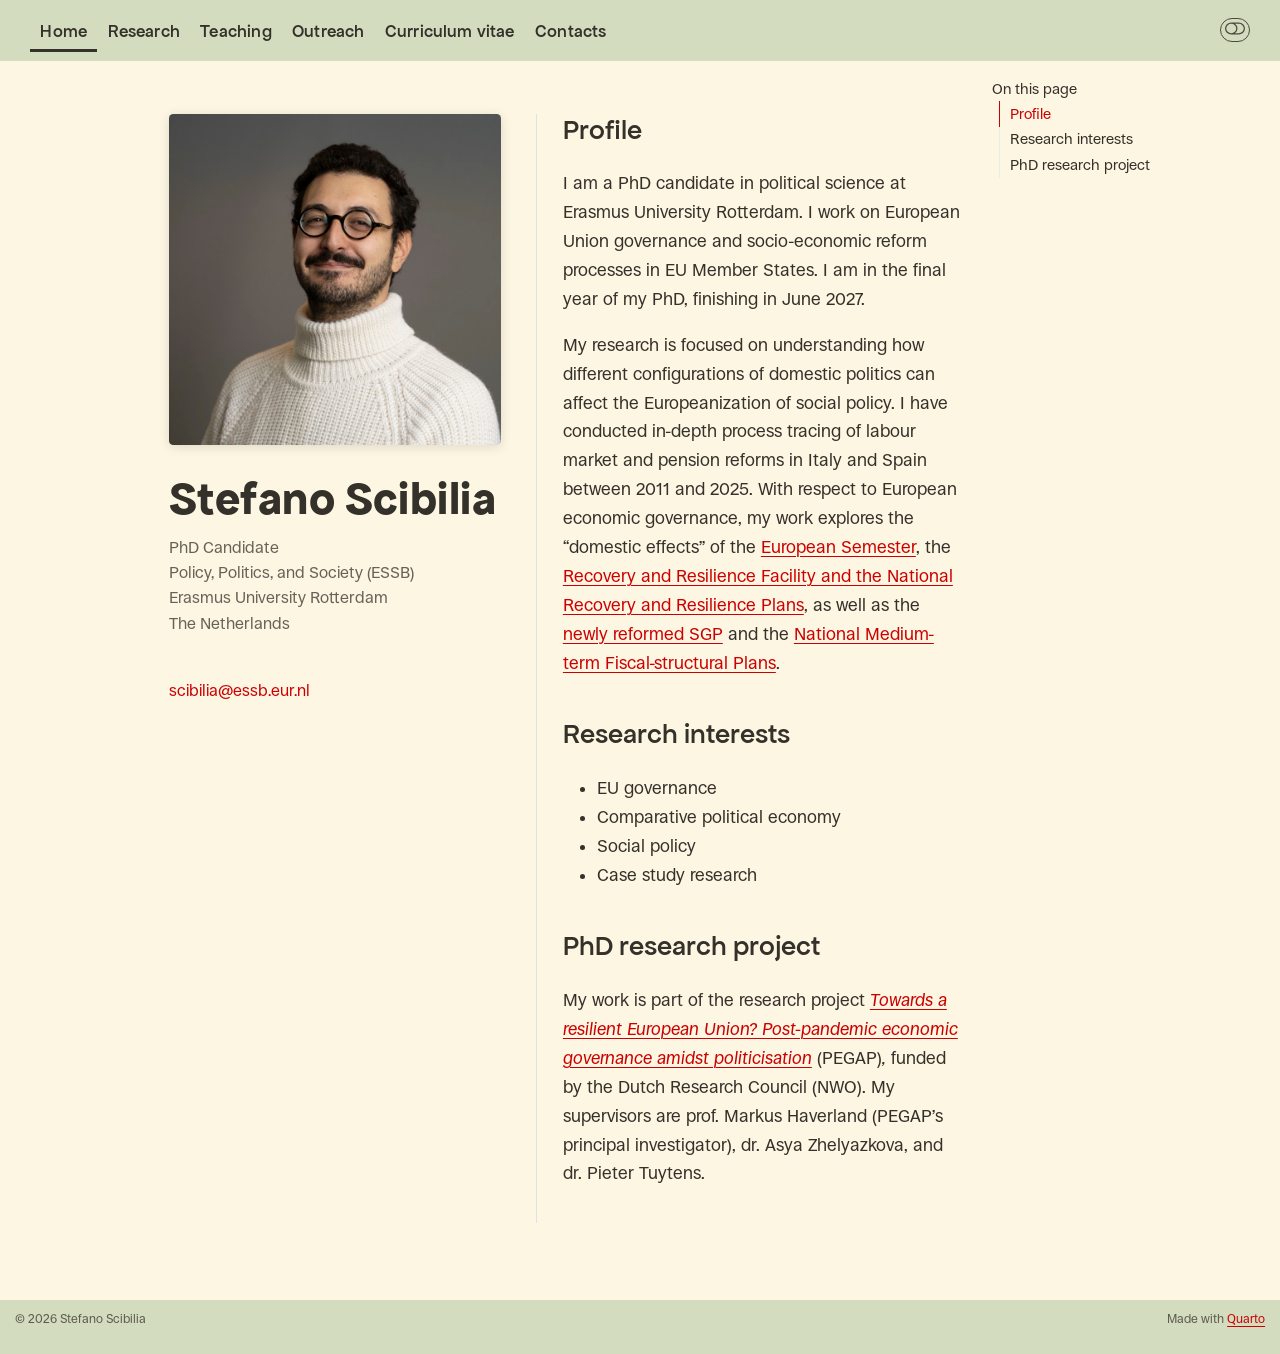
==== index.html @ bdd983f1 "Built site for gh-pages" ====
<!DOCTYPE html>
<html xmlns="http://www.w3.org/1999/xhtml" lang="en" xml:lang="en"><head>

<meta charset="utf-8">
<meta name="generator" content="quarto-1.9.38">

<meta name="viewport" content="width=device-width, initial-scale=1.0, user-scalable=yes">


<title>Stefano Scibilia</title>
<style>
/* Default styles provided by pandoc.
** See https://pandoc.org/MANUAL.html#variables-for-html for config info.
*/
code{white-space: pre-wrap;}
span.smallcaps{font-variant: small-caps;}
div.columns{display: flex; gap: min(4vw, 1.5em);}
div.column{flex: auto; overflow-x: auto;}
div.hanging-indent{margin-left: 1.5em; text-indent: -1.5em;}
ul.task-list{list-style: none;}
ul.task-list li input[type="checkbox"] {
  width: 0.8em;
  margin: 0 0.8em 0.2em -1em; /* quarto-specific, see https://github.com/quarto-dev/quarto-cli/issues/4556 */ 
  vertical-align: middle;
}
</style>


<script src="site_libs/quarto-nav/quarto-nav.js"></script>
<script src="site_libs/quarto-nav/headroom.min.js"></script>
<link href="./images/favicon.png" rel="icon" type="image/png">
<script src="site_libs/clipboard/clipboard.min.js"></script>
<script src="site_libs/quarto-html/quarto.js" type="module"></script>
<script src="site_libs/quarto-html/tabsets/tabsets.js" type="module"></script>
<script src="site_libs/quarto-html/popper.min.js"></script>
<script src="site_libs/quarto-html/tippy.umd.min.js"></script>
<link href="site_libs/quarto-html/tippy.css" rel="stylesheet">
<link href="site_libs/quarto-html/quarto-syntax-highlighting-15634bcf2e68342d4ad2dfa704d543f6.css" rel="stylesheet" class="quarto-color-scheme" id="quarto-text-highlighting-styles">
<link href="site_libs/quarto-html/quarto-syntax-highlighting-dark-0a6b7249c26820e032cb0bd839ff02b1.css" rel="stylesheet" class="quarto-color-scheme quarto-color-alternate" id="quarto-text-highlighting-styles">
<link href="site_libs/quarto-html/quarto-syntax-highlighting-15634bcf2e68342d4ad2dfa704d543f6.css" rel="stylesheet" class="quarto-color-scheme-extra" id="quarto-text-highlighting-styles">
<script src="site_libs/bootstrap/bootstrap.min.js"></script>
<link href="site_libs/bootstrap/bootstrap-icons.css" rel="stylesheet">
<link href="site_libs/bootstrap/bootstrap-23489248cc23aa8530eaf4a84b7a7dab.min.css" rel="stylesheet" append-hash="true" class="quarto-color-scheme" id="quarto-bootstrap" data-mode="light">
<link href="site_libs/bootstrap/bootstrap-dark-2bf92243acf34c9036d9ae8392ec921e.min.css" rel="stylesheet" append-hash="true" class="quarto-color-scheme quarto-color-alternate" id="quarto-bootstrap" data-mode="dark">
<link href="site_libs/bootstrap/bootstrap-23489248cc23aa8530eaf4a84b7a7dab.min.css" rel="stylesheet" append-hash="true" class="quarto-color-scheme-extra" id="quarto-bootstrap" data-mode="light">
<script id="quarto-search-options" type="application/json">{
  "language": {
    "search-no-results-text": "No results",
    "search-matching-documents-text": "matching documents",
    "search-copy-link-title": "Copy link to search",
    "search-hide-matches-text": "Hide additional matches",
    "search-more-match-text": "more match in this document",
    "search-more-matches-text": "more matches in this document",
    "search-clear-button-title": "Clear",
    "search-text-placeholder": "",
    "search-detached-cancel-button-title": "Cancel",
    "search-submit-button-title": "Submit",
    "search-label": "Search"
  }
}</script>
<style>html{ scroll-behavior: smooth; }</style>
<meta name="description" content="PhD candidate in political science at Erasmus University Rotterdam, working on European Union governance and socio-economic reform in EU Member States.">
<script type="application/ld+json">
{
  "@context": "https://schema.org",
  "@type": "Person",
  "name": "Stefano Scibilia",
  "givenName": "Stefano",
  "familyName": "Scibilia",
  "jobTitle": "PhD Candidate",
  "url": "https://stefanoscibilia.com",
  "image": "https://stefanoscibilia.com/images/profile.jpg",
  "email": "mailto:scibilia@essb.eur.nl",
  "identifier": "https://orcid.org/0009-0006-4463-6459",
  "affiliation": {
    "@type": "CollegeOrUniversity",
    "name": "Erasmus University Rotterdam",
    "url": "https://www.eur.nl"
  },
  "knowsAbout": [
    "European Union governance",
    "Comparative political economy",
    "Social policy",
    "Case study research"
  ],
  "sameAs": [
    "https://orcid.org/0009-0006-4463-6459",
    "https://www.eur.nl/en/people/stefano-scibilia",
    "https://www.linkedin.com/in/stefano-scibilia-b464a8151/",
    "https://bsky.app/profile/stef-scibilia.bsky.social",
    "https://x.com/baccala_o"
  ]
}
</script>


<meta property="og:title" content="Stefano Scibilia">
<meta property="og:description" content="PhD candidate in political science at Erasmus University Rotterdam, working on European Union governance and socio-economic reform in EU Member States.">
<meta property="og:image" content="https://stefanoscibilia.com/images/profile.jpg">
<meta property="og:site_name" content="Stefano Scibilia">
<meta name="twitter:title" content="Stefano Scibilia">
<meta name="twitter:description" content="PhD candidate in political science at Erasmus University Rotterdam, working on European Union governance and socio-economic reform in EU Member States.">
<meta name="twitter:image" content="https://stefanoscibilia.com/images/profile.jpg">
<meta name="twitter:card" content="summary_large_image">
</head>

<body class="nav-fixed quarto-light"><script id="quarto-html-before-body" type="application/javascript">
    const toggleBodyColorMode = (bsSheetEl) => {
      const mode = bsSheetEl.getAttribute("data-mode");
      const bodyEl = window.document.querySelector("body");
      if (mode === "dark") {
        bodyEl.classList.add("quarto-dark");
        bodyEl.classList.remove("quarto-light");
      } else {
        bodyEl.classList.add("quarto-light");
        bodyEl.classList.remove("quarto-dark");
      }
    }
    const toggleBodyColorPrimary = () => {
      const bsSheetEl = window.document.querySelector("link#quarto-bootstrap:not([rel=disabled-stylesheet])");
      if (bsSheetEl) {
        toggleBodyColorMode(bsSheetEl);
      }
    }
    const setColorSchemeToggle = (alternate) => {
      const toggles = window.document.querySelectorAll('.quarto-color-scheme-toggle');
      for (let i=0; i < toggles.length; i++) {
        const toggle = toggles[i];
        if (toggle) {
          if (alternate) {
            toggle.classList.add("alternate");
          } else {
            toggle.classList.remove("alternate");
          }
        }
      }
    };
    const toggleColorMode = (alternate) => {
      // Switch the stylesheets
      const primaryStylesheets = window.document.querySelectorAll('link.quarto-color-scheme:not(.quarto-color-alternate)');
      const alternateStylesheets = window.document.querySelectorAll('link.quarto-color-scheme.quarto-color-alternate');
      manageTransitions('#quarto-margin-sidebar .nav-link', false);
      if (alternate) {
        // note: dark is layered on light, we don't disable primary!
        enableStylesheet(alternateStylesheets);
        for (const sheetNode of alternateStylesheets) {
          if (sheetNode.id === "quarto-bootstrap") {
            toggleBodyColorMode(sheetNode);
          }
        }
      } else {
        disableStylesheet(alternateStylesheets);
        enableStylesheet(primaryStylesheets)
        toggleBodyColorPrimary();
      }
      manageTransitions('#quarto-margin-sidebar .nav-link', true);
      // Switch the toggles
      setColorSchemeToggle(alternate)
      // Hack to workaround the fact that safari doesn't
      // properly recolor the scrollbar when toggling (#1455)
      if (navigator.userAgent.indexOf('Safari') > 0 && navigator.userAgent.indexOf('Chrome') == -1) {
        manageTransitions("body", false);
        window.scrollTo(0, 1);
        setTimeout(() => {
          window.scrollTo(0, 0);
          manageTransitions("body", true);
        }, 40);
      }
    }
    const disableStylesheet = (stylesheets) => {
      for (let i=0; i < stylesheets.length; i++) {
        const stylesheet = stylesheets[i];
        stylesheet.rel = 'disabled-stylesheet';
      }
    }
    const enableStylesheet = (stylesheets) => {
      for (let i=0; i < stylesheets.length; i++) {
        const stylesheet = stylesheets[i];
        if(stylesheet.rel !== 'stylesheet') { // for Chrome, which will still FOUC without this check
          stylesheet.rel = 'stylesheet';
        }
      }
    }
    const manageTransitions = (selector, allowTransitions) => {
      const els = window.document.querySelectorAll(selector);
      for (let i=0; i < els.length; i++) {
        const el = els[i];
        if (allowTransitions) {
          el.classList.remove('notransition');
        } else {
          el.classList.add('notransition');
        }
      }
    }
    const isFileUrl = () => {
      return window.location.protocol === 'file:';
    }
    const hasAlternateSentinel = () => {
      let styleSentinel = getColorSchemeSentinel();
      if (styleSentinel !== null) {
        return styleSentinel === "alternate";
      } else {
        return false;
      }
    }
    const setStyleSentinel = (alternate) => {
      const value = alternate ? "alternate" : "default";
      if (!isFileUrl()) {
        window.localStorage.setItem("quarto-color-scheme", value);
      } else {
        localAlternateSentinel = value;
      }
    }
    const getColorSchemeSentinel = () => {
      if (!isFileUrl()) {
        const storageValue = window.localStorage.getItem("quarto-color-scheme");
        return storageValue != null ? storageValue : localAlternateSentinel;
      } else {
        return localAlternateSentinel;
      }
    }
    const toggleGiscusIfUsed = (isAlternate, darkModeDefault) => {
      const baseTheme = document.querySelector('#giscus-base-theme')?.value ?? 'light';
      const alternateTheme = document.querySelector('#giscus-alt-theme')?.value ?? 'dark';
      let newTheme = '';
      if(authorPrefersDark) {
        newTheme = isAlternate ? baseTheme : alternateTheme;
      } else {
        newTheme = isAlternate ? alternateTheme : baseTheme;
      }
      const changeGiscusTheme = () => {
        // From: https://github.com/giscus/giscus/issues/336
        const sendMessage = (message) => {
          const iframe = document.querySelector('iframe.giscus-frame');
          if (!iframe) return;
          iframe.contentWindow.postMessage({ giscus: message }, 'https://giscus.app');
        }
        sendMessage({
          setConfig: {
            theme: newTheme
          }
        });
      }
      const isGiscussLoaded = window.document.querySelector('iframe.giscus-frame') !== null;
      if (isGiscussLoaded) {
        changeGiscusTheme();
      }
    };
    const authorPrefersDark = false;
    const darkModeDefault = authorPrefersDark;
      document.querySelector('link#quarto-text-highlighting-styles.quarto-color-scheme-extra').rel = 'disabled-stylesheet';
      document.querySelector('link#quarto-bootstrap.quarto-color-scheme-extra').rel = 'disabled-stylesheet';
    let localAlternateSentinel = darkModeDefault ? 'alternate' : 'default';
    // Dark / light mode switch
    window.quartoToggleColorScheme = () => {
      // Read the current dark / light value
      let toAlternate = !hasAlternateSentinel();
      toggleColorMode(toAlternate);
      setStyleSentinel(toAlternate);
      toggleGiscusIfUsed(toAlternate, darkModeDefault);
      window.dispatchEvent(new Event('resize'));
    };
    // Switch to dark mode if need be
    if (hasAlternateSentinel()) {
      toggleColorMode(true);
    } else {
      toggleColorMode(false);
    }
  </script>

<div id="quarto-search-results"></div>
  <header id="quarto-header" class="headroom fixed-top">
    <nav class="navbar navbar-expand-lg " data-bs-theme="dark">
      <div class="navbar-container container-fluid">
          <button class="navbar-toggler" type="button" data-bs-toggle="collapse" data-bs-target="#navbarCollapse" aria-controls="navbarCollapse" role="menu" aria-expanded="false" aria-label="Toggle navigation" onclick="if (window.quartoToggleHeadroom) { window.quartoToggleHeadroom(); }">
  <span class="navbar-toggler-icon"></span>
</button>
          <div class="collapse navbar-collapse" id="navbarCollapse">
            <ul class="navbar-nav navbar-nav-scroll me-auto">
  <li class="nav-item">
    <a class="nav-link active" href="./index.html" aria-current="page"> 
<span class="menu-text">Home</span></a>
  </li>  
  <li class="nav-item">
    <a class="nav-link" href="./research.html"> 
<span class="menu-text">Research</span></a>
  </li>  
  <li class="nav-item">
    <a class="nav-link" href="./teaching.html"> 
<span class="menu-text">Teaching</span></a>
  </li>  
  <li class="nav-item">
    <a class="nav-link" href="./outreach.html"> 
<span class="menu-text">Outreach</span></a>
  </li>  
  <li class="nav-item">
    <a class="nav-link" href="./cv.html"> 
<span class="menu-text">Curriculum vitae</span></a>
  </li>  
  <li class="nav-item">
    <a class="nav-link" href="./contacts.html"> 
<span class="menu-text">Contacts</span></a>
  </li>  
</ul>
          </div> <!-- /navcollapse -->
            <div class="quarto-navbar-tools">
  <a href="" class="quarto-color-scheme-toggle quarto-navigation-tool  px-1" onclick="window.quartoToggleColorScheme(); return false;" title="Toggle dark mode"><i class="bi"></i></a>
</div>
      </div> <!-- /container-fluid -->
    </nav>
</header>
<!-- content -->
<div id="quarto-content" class="quarto-container page-columns page-rows-contents page-layout-article page-navbar">
<!-- sidebar -->
<!-- margin-sidebar -->
    <div id="quarto-margin-sidebar" class="sidebar margin-sidebar">
        <nav id="TOC" role="doc-toc" class="toc-active">
    <h2 id="toc-title">On this page</h2>
  <ul class="collapse">
  <li><a href="#profile" id="toc-profile" class="nav-link active" data-scroll-target="#profile">Profile</a></li>
  <li><a href="#research-interests" id="toc-research-interests" class="nav-link" data-scroll-target="#research-interests">Research interests</a></li>
  <li><a href="#phd-research-project" id="toc-phd-research-project" class="nav-link" data-scroll-target="#phd-research-project">PhD research project</a></li>
  </ul>
</nav>
    </div>
<!-- main -->
<div class="quarto-about-trestles">
  <div class="about-entity">
    <img src="images/profile.jpg" class="about-image
  rounded " style="width: 95%;">
<header id="title-block-header" class="quarto-title-block default">
<div class="quarto-title">
<h1 class="title">Stefano Scibilia</h1>
<p class="subtitle lead">PhD Candidate<br>Policy, Politics, and Society (ESSB)<br>Erasmus University Rotterdam<br>The Netherlands</p>
</div>
<div class="quarto-title-meta">
  </div>
</header>
    <div class="about-links">
  <a href="mailto:scibilia@essb.eur.nl" class="about-link" rel="" target="">
     <span class="about-link-text">scibilia@essb.eur.nl</span>
  </a>
</div>
  </div>
  <div class="about-contents"><main class="content" id="quarto-document-content">


<section id="profile" class="level2">
<h2 data-anchor-id="profile">Profile</h2>
<p>I am a PhD candidate in political science at Erasmus University Rotterdam. I work on European Union governance and socio-economic reform processes in EU Member States. I am in the final year of my PhD, finishing in June 2027.</p>
<p>My research is focused on understanding how different configurations of domestic politics can affect the Europeanization of social policy. I have conducted in-depth process tracing of labour market and pension reforms in Italy and Spain between 2011 and 2025. With respect to European economic governance, my work explores the “domestic effects” of the <a href="https://reforms-investments.ec.europa.eu/european-semester_en">European Semester</a>, the <a href="https://reforms-investments.ec.europa.eu/technical-support-instrument-0/recovery-and-resilience-plans_en">Recovery and Resilience Facility and the National Recovery and Resilience Plans</a>, as well as the <a href="https://economy-finance.ec.europa.eu/economic-governance-framework/what-economic-governance-framework/evolution-eu-economic-governance/new-economic-governance-framework_en">newly reformed SGP</a> and the <a href="https://economy-finance.ec.europa.eu/economic-governance-framework/stability-and-growth-pact/preventive-arm/national-medium-term-fiscal-structural-plans_en">National Medium-term Fiscal-structural Plans</a>.</p>
</section>
<section id="research-interests" class="level2">
<h2 data-anchor-id="research-interests">Research interests</h2>
<ul>
<li>EU governance</li>
<li>Comparative political economy</li>
<li>Social policy</li>
<li>Case study research</li>
</ul>
</section>
<section id="phd-research-project" class="level2">
<h2 data-anchor-id="phd-research-project">PhD research project</h2>
<p>My work is part of the research project <a href="https://app.dimensions.ai/details/grant/grant.13760545"><em>Towards a resilient European Union? Post-pandemic economic governance amidst politicisation</em></a> (PEGAP)<em>,</em> funded by the Dutch Research Council (NWO). My supervisors are prof. Markus Haverland (PEGAP’s principal investigator), dr. Asya Zhelyazkova, and dr. Pieter Tuytens.</p>


</section>
<a onclick="window.scrollTo(0, 0); return false;" role="button" id="quarto-back-to-top"><i class="bi bi-arrow-up"></i> Back to top</a></main></div>
</div>
 <!-- /main -->
<script id="quarto-html-after-body" type="application/javascript">
  window.document.addEventListener("DOMContentLoaded", function (event) {
    // Ensure there is a toggle, if there isn't float one in the top right
    if (window.document.querySelector('.quarto-color-scheme-toggle') === null) {
      const a = window.document.createElement('a');
      a.classList.add('top-right');
      a.classList.add('quarto-color-scheme-toggle');
      a.href = "";
      a.onclick = function() { try { window.quartoToggleColorScheme(); } catch {} return false; };
      const i = window.document.createElement("i");
      i.classList.add('bi');
      a.appendChild(i);
      window.document.body.appendChild(a);
    }
    setColorSchemeToggle(hasAlternateSentinel())
    const isCodeAnnotation = (el) => {
      for (const clz of el.classList) {
        if (clz.startsWith('code-annotation-')) {                     
          return true;
        }
      }
      return false;
    }
    const onCopySuccess = function(e) {
      // button target
      const button = e.trigger;
      // don't keep focus
      button.blur();
      // flash "checked"
      button.classList.add('code-copy-button-checked');
      var currentTitle = button.getAttribute("title");
      button.setAttribute("title", "Copied!");
      let tooltip;
      if (window.bootstrap) {
        button.setAttribute("data-bs-toggle", "tooltip");
        button.setAttribute("data-bs-placement", "left");
        button.setAttribute("data-bs-title", "Copied!");
        tooltip = new bootstrap.Tooltip(button, 
          { trigger: "manual", 
            customClass: "code-copy-button-tooltip",
            offset: [0, -8]});
        tooltip.show();    
      }
      setTimeout(function() {
        if (tooltip) {
          tooltip.hide();
          button.removeAttribute("data-bs-title");
          button.removeAttribute("data-bs-toggle");
          button.removeAttribute("data-bs-placement");
        }
        button.setAttribute("title", currentTitle);
        button.classList.remove('code-copy-button-checked');
      }, 1000);
      // clear code selection
      e.clearSelection();
    }
    const getTextToCopy = function(trigger) {
      const outerScaffold = trigger.parentElement.cloneNode(true);
      const codeEl = outerScaffold.querySelector('code');
      for (const childEl of codeEl.children) {
        if (isCodeAnnotation(childEl)) {
          childEl.remove();
        }
      }
      return codeEl.innerText;
    }
    const clipboard = new window.ClipboardJS('.code-copy-button:not([data-in-quarto-modal])', {
      text: getTextToCopy
    });
    clipboard.on('success', onCopySuccess);
    if (window.document.getElementById('quarto-embedded-source-code-modal')) {
      const clipboardModal = new window.ClipboardJS('.code-copy-button[data-in-quarto-modal]', {
        text: getTextToCopy,
        container: window.document.getElementById('quarto-embedded-source-code-modal')
      });
      clipboardModal.on('success', onCopySuccess);
    }
      var localhostRegex = new RegExp(/^(?:http|https):\/\/localhost\:?[0-9]*\//);
      var mailtoRegex = new RegExp(/^mailto:/);
        var filterRegex = new RegExp("https:\/\/stefanoscibilia\.com");
      var isInternal = (href) => {
          return filterRegex.test(href) || localhostRegex.test(href) || mailtoRegex.test(href);
      }
      // Inspect non-navigation links and adorn them if external
     var links = window.document.querySelectorAll('a[href]:not(.nav-link):not(.navbar-brand):not(.toc-action):not(.sidebar-link):not(.sidebar-item-toggle):not(.pagination-link):not(.no-external):not([aria-hidden]):not(.dropdown-item):not(.quarto-navigation-tool):not(.about-link)');
      for (var i=0; i<links.length; i++) {
        const link = links[i];
        if (!isInternal(link.href)) {
          // undo the damage that might have been done by quarto-nav.js in the case of
          // links that we want to consider external
          if (link.dataset.originalHref !== undefined) {
            link.href = link.dataset.originalHref;
          }
        }
      }
    function tippyHover(el, contentFn, onTriggerFn, onUntriggerFn) {
      const config = {
        allowHTML: true,
        maxWidth: 500,
        delay: 100,
        arrow: false,
        appendTo: function(el) {
            return el.parentElement;
        },
        interactive: true,
        interactiveBorder: 10,
        theme: 'quarto',
        placement: 'bottom-start',
      };
      if (contentFn) {
        config.content = contentFn;
      }
      if (onTriggerFn) {
        config.onTrigger = onTriggerFn;
      }
      if (onUntriggerFn) {
        config.onUntrigger = onUntriggerFn;
      }
      window.tippy(el, config); 
    }
    const noterefs = window.document.querySelectorAll('a[role="doc-noteref"]');
    for (var i=0; i<noterefs.length; i++) {
      const ref = noterefs[i];
      tippyHover(ref, function() {
        // use id or data attribute instead here
        let href = ref.getAttribute('data-footnote-href') || ref.getAttribute('href');
        try { href = new URL(href).hash; } catch {}
        const id = href.replace(/^#\/?/, "");
        const note = window.document.getElementById(id);
        if (note) {
          return note.innerHTML;
        } else {
          return "";
        }
      });
    }
    const xrefs = window.document.querySelectorAll('a.quarto-xref');
    const processXRef = (id, note) => {
      // Strip column container classes
      const stripColumnClz = (el) => {
        el.classList.remove("page-full", "page-columns");
        if (el.children) {
          for (const child of el.children) {
            stripColumnClz(child);
          }
        }
      }
      stripColumnClz(note)
      if (id === null || id.startsWith('sec-')) {
        // Special case sections, only their first couple elements
        const container = document.createElement("div");
        if (note.children && note.children.length > 2) {
          container.appendChild(note.children[0].cloneNode(true));
          for (let i = 1; i < note.children.length; i++) {
            const child = note.children[i];
            if (child.tagName === "P" && child.innerText === "") {
              continue;
            } else {
              container.appendChild(child.cloneNode(true));
              break;
            }
          }
          if (window.Quarto?.typesetMath) {
            window.Quarto.typesetMath(container);
          }
          return container.innerHTML
        } else {
          if (window.Quarto?.typesetMath) {
            window.Quarto.typesetMath(note);
          }
          return note.innerHTML;
        }
      } else {
        // Remove any anchor links if they are present
        const anchorLink = note.querySelector('a.anchorjs-link');
        if (anchorLink) {
          anchorLink.remove();
        }
        if (window.Quarto?.typesetMath) {
          window.Quarto.typesetMath(note);
        }
        if (note.classList.contains("callout")) {
          return note.outerHTML;
        } else {
          return note.innerHTML;
        }
      }
    }
    for (var i=0; i<xrefs.length; i++) {
      const xref = xrefs[i];
      tippyHover(xref, undefined, function(instance) {
        instance.disable();
        let url = xref.getAttribute('href');
        let hash = undefined; 
        if (url.startsWith('#')) {
          hash = url;
        } else {
          try { hash = new URL(url).hash; } catch {}
        }
        if (hash) {
          const id = hash.replace(/^#\/?/, "");
          const note = window.document.getElementById(id);
          if (note !== null) {
            try {
              const html = processXRef(id, note.cloneNode(true));
              instance.setContent(html);
            } finally {
              instance.enable();
              instance.show();
            }
          } else {
            // See if we can fetch this
            fetch(url.split('#')[0])
            .then(res => res.text())
            .then(html => {
              const parser = new DOMParser();
              const htmlDoc = parser.parseFromString(html, "text/html");
              const note = htmlDoc.getElementById(id);
              if (note !== null) {
                const html = processXRef(id, note);
                instance.setContent(html);
              } 
            }).finally(() => {
              instance.enable();
              instance.show();
            });
          }
        } else {
          // See if we can fetch a full url (with no hash to target)
          // This is a special case and we should probably do some content thinning / targeting
          fetch(url)
          .then(res => res.text())
          .then(html => {
            const parser = new DOMParser();
            const htmlDoc = parser.parseFromString(html, "text/html");
            const note = htmlDoc.querySelector('main.content');
            if (note !== null) {
              // This should only happen for chapter cross references
              // (since there is no id in the URL)
              // remove the first header
              if (note.children.length > 0 && note.children[0].tagName === "HEADER") {
                note.children[0].remove();
              }
              const html = processXRef(null, note);
              instance.setContent(html);
            } 
          }).finally(() => {
            instance.enable();
            instance.show();
          });
        }
      }, function(instance) {
      });
    }
        let selectedAnnoteEl;
        const selectorForAnnotation = ( cell, annotation) => {
          let cellAttr = 'data-code-cell="' + cell + '"';
          let lineAttr = 'data-code-annotation="' +  annotation + '"';
          const selector = 'span[' + cellAttr + '][' + lineAttr + ']';
          return selector;
        }
        const selectCodeLines = (annoteEl) => {
          const doc = window.document;
          const targetCell = annoteEl.getAttribute("data-target-cell");
          const targetAnnotation = annoteEl.getAttribute("data-target-annotation");
          const annoteSpan = window.document.querySelector(selectorForAnnotation(targetCell, targetAnnotation));
          const lines = annoteSpan.getAttribute("data-code-lines").split(",");
          const lineIds = lines.map((line) => {
            return targetCell + "-" + line;
          })
          let top = null;
          let height = null;
          let parent = null;
          if (lineIds.length > 0) {
              //compute the position of the single el (top and bottom and make a div)
              const el = window.document.getElementById(lineIds[0]);
              top = el.offsetTop;
              height = el.offsetHeight;
              parent = el.parentElement.parentElement;
            if (lineIds.length > 1) {
              const lastEl = window.document.getElementById(lineIds[lineIds.length - 1]);
              const bottom = lastEl.offsetTop + lastEl.offsetHeight;
              height = bottom - top;
            }
            if (top !== null && height !== null && parent !== null) {
              // cook up a div (if necessary) and position it 
              let div = window.document.getElementById("code-annotation-line-highlight");
              if (div === null) {
                div = window.document.createElement("div");
                div.setAttribute("id", "code-annotation-line-highlight");
                div.style.position = 'absolute';
                parent.appendChild(div);
              }
              div.style.top = top - 2 + "px";
              div.style.height = height + 4 + "px";
              div.style.left = 0;
              let gutterDiv = window.document.getElementById("code-annotation-line-highlight-gutter");
              if (gutterDiv === null) {
                gutterDiv = window.document.createElement("div");
                gutterDiv.setAttribute("id", "code-annotation-line-highlight-gutter");
                gutterDiv.style.position = 'absolute';
                const codeCell = window.document.getElementById(targetCell);
                const gutter = codeCell.querySelector('.code-annotation-gutter');
                gutter.appendChild(gutterDiv);
              }
              gutterDiv.style.top = top - 2 + "px";
              gutterDiv.style.height = height + 4 + "px";
            }
            selectedAnnoteEl = annoteEl;
          }
        };
        const unselectCodeLines = () => {
          const elementsIds = ["code-annotation-line-highlight", "code-annotation-line-highlight-gutter"];
          elementsIds.forEach((elId) => {
            const div = window.document.getElementById(elId);
            if (div) {
              div.remove();
            }
          });
          selectedAnnoteEl = undefined;
        };
          // Handle positioning of the toggle
      window.addEventListener(
        "resize",
        throttle(() => {
          elRect = undefined;
          if (selectedAnnoteEl) {
            selectCodeLines(selectedAnnoteEl);
          }
        }, 10)
      );
      function throttle(fn, ms) {
      let throttle = false;
      let timer;
        return (...args) => {
          if(!throttle) { // first call gets through
              fn.apply(this, args);
              throttle = true;
          } else { // all the others get throttled
              if(timer) clearTimeout(timer); // cancel #2
              timer = setTimeout(() => {
                fn.apply(this, args);
                timer = throttle = false;
              }, ms);
          }
        };
      }
        // Attach click handler to the DT
        const annoteDls = window.document.querySelectorAll('dt[data-target-cell]');
        for (const annoteDlNode of annoteDls) {
          annoteDlNode.addEventListener('click', (event) => {
            const clickedEl = event.target;
            if (clickedEl !== selectedAnnoteEl) {
              unselectCodeLines();
              const activeEl = window.document.querySelector('dt[data-target-cell].code-annotation-active');
              if (activeEl) {
                activeEl.classList.remove('code-annotation-active');
              }
              selectCodeLines(clickedEl);
              clickedEl.classList.add('code-annotation-active');
            } else {
              // Unselect the line
              unselectCodeLines();
              clickedEl.classList.remove('code-annotation-active');
            }
          });
        }
    const findCites = (el) => {
      const parentEl = el.parentElement;
      if (parentEl) {
        const cites = parentEl.dataset.cites;
        if (cites) {
          return {
            el,
            cites: cites.split(' ')
          };
        } else {
          return findCites(el.parentElement)
        }
      } else {
        return undefined;
      }
    };
    var bibliorefs = window.document.querySelectorAll('a[role="doc-biblioref"]');
    for (var i=0; i<bibliorefs.length; i++) {
      const ref = bibliorefs[i];
      const citeInfo = findCites(ref);
      if (citeInfo) {
        tippyHover(citeInfo.el, function() {
          var popup = window.document.createElement('div');
          citeInfo.cites.forEach(function(cite) {
            var citeDiv = window.document.createElement('div');
            citeDiv.classList.add('hanging-indent');
            citeDiv.classList.add('csl-entry');
            var biblioDiv = window.document.getElementById('ref-' + cite);
            if (biblioDiv) {
              citeDiv.innerHTML = biblioDiv.innerHTML;
            }
            popup.appendChild(citeDiv);
          });
          return popup.innerHTML;
        });
      }
    }
  });
  </script>
</div> <!-- /content -->
<footer class="footer">
  <div class="nav-footer">
    <div class="nav-footer-left">
<p>© 2026 Stefano Scibilia</p>
</div>   
    <div class="nav-footer-center">
      &nbsp;
    </div>
    <div class="nav-footer-right">
<p>Made with <a href="https://quarto.org">Quarto</a></p>
</div>
  </div>
</footer>




<script src="site_libs/quarto-html/zenscroll-min.js"></script>
</body></html>
---- site_libs/quarto-html/tippy.css ----
.tippy-box[data-animation=fade][data-state=hidden]{opacity:0}[data-tippy-root]{max-width:calc(100vw - 10px)}.tippy-box{position:relative;background-color:#333;color:#fff;border-radius:4px;font-size:14px;line-height:1.4;white-space:normal;outline:0;transition-property:transform,visibility,opacity}.tippy-box[data-placement^=top]>.tippy-arrow{bottom:0}.tippy-box[data-placement^=top]>.tippy-arrow:before{bottom:-7px;left:0;border-width:8px 8px 0;border-top-color:initial;transform-origin:center top}.tippy-box[data-placement^=bottom]>.tippy-arrow{top:0}.tippy-box[data-placement^=bottom]>.tippy-arrow:before{top:-7px;left:0;border-width:0 8px 8px;border-bottom-color:initial;transform-origin:center bottom}.tippy-box[data-placement^=left]>.tippy-arrow{right:0}.tippy-box[data-placement^=left]>.tippy-arrow:before{border-width:8px 0 8px 8px;border-left-color:initial;right:-7px;transform-origin:center left}.tippy-box[data-placement^=right]>.tippy-arrow{left:0}.tippy-box[data-placement^=right]>.tippy-arrow:before{left:-7px;border-width:8px 8px 8px 0;border-right-color:initial;transform-origin:center right}.tippy-box[data-inertia][data-state=visible]{transition-timing-function:cubic-bezier(.54,1.5,.38,1.11)}.tippy-arrow{width:16px;height:16px;color:#333}.tippy-arrow:before{content:"";position:absolute;border-color:transparent;border-style:solid}.tippy-content{position:relative;padding:5px 9px;z-index:1}
---- site_libs/quarto-html/quarto-syntax-highlighting-15634bcf2e68342d4ad2dfa704d543f6.css ----
/* quarto syntax highlight colors */
:root {
  --quarto-hl-ot-color: #003B4F;
  --quarto-hl-at-color: #657422;
  --quarto-hl-ss-color: #20794D;
  --quarto-hl-an-color: #5E5E5E;
  --quarto-hl-fu-color: #4758AB;
  --quarto-hl-st-color: #20794D;
  --quarto-hl-cf-color: #003B4F;
  --quarto-hl-op-color: #5E5E5E;
  --quarto-hl-er-color: #AD0000;
  --quarto-hl-bn-color: #AD0000;
  --quarto-hl-al-color: #AD0000;
  --quarto-hl-va-color: #111111;
  --quarto-hl-bu-color: inherit;
  --quarto-hl-ex-color: inherit;
  --quarto-hl-pp-color: #AD0000;
  --quarto-hl-in-color: #5E5E5E;
  --quarto-hl-vs-color: #20794D;
  --quarto-hl-wa-color: #5E5E5E;
  --quarto-hl-do-color: #5E5E5E;
  --quarto-hl-im-color: #00769E;
  --quarto-hl-ch-color: #20794D;
  --quarto-hl-dt-color: #AD0000;
  --quarto-hl-fl-color: #AD0000;
  --quarto-hl-co-color: #5E5E5E;
  --quarto-hl-cv-color: #5E5E5E;
  --quarto-hl-cn-color: #8f5902;
  --quarto-hl-sc-color: #5E5E5E;
  --quarto-hl-dv-color: #AD0000;
  --quarto-hl-kw-color: #003B4F;
}

/* other quarto variables */
:root {
  --quarto-font-monospace: SFMono-Regular, Menlo, Monaco, Consolas, "Liberation Mono", "Courier New", monospace;
}

/* syntax highlight based on Pandoc's rules */
pre > code.sourceCode > span {
  color: #003B4F;
}

code.sourceCode > span {
  color: #003B4F;
}

div.sourceCode,
div.sourceCode pre.sourceCode {
  color: #003B4F;
}

/* Normal */
code span {
  color: #003B4F;
}

/* Alert */
code span.al {
  color: #AD0000;
  font-style: inherit;
}

/* Annotation */
code span.an {
  color: #5E5E5E;
  font-style: inherit;
}

/* Attribute */
code span.at {
  color: #657422;
  font-style: inherit;
}

/* BaseN */
code span.bn {
  color: #AD0000;
  font-style: inherit;
}

/* BuiltIn */
code span.bu {
  font-style: inherit;
}

/* ControlFlow */
code span.cf {
  color: #003B4F;
  font-weight: bold;
  font-style: inherit;
}

/* Char */
code span.ch {
  color: #20794D;
  font-style: inherit;
}

/* Constant */
code span.cn {
  color: #8f5902;
  font-style: inherit;
}

/* Comment */
code span.co {
  color: #5E5E5E;
  font-style: inherit;
}

/* CommentVar */
code span.cv {
  color: #5E5E5E;
  font-style: italic;
}

/* Documentation */
code span.do {
  color: #5E5E5E;
  font-style: italic;
}

/* DataType */
code span.dt {
  color: #AD0000;
  font-style: inherit;
}

/* DecVal */
code span.dv {
  color: #AD0000;
  font-style: inherit;
}

/* Error */
code span.er {
  color: #AD0000;
  font-style: inherit;
}

/* Extension */
code span.ex {
  font-style: inherit;
}

/* Float */
code span.fl {
  color: #AD0000;
  font-style: inherit;
}

/* Function */
code span.fu {
  color: #4758AB;
  font-style: inherit;
}

/* Import */
code span.im {
  color: #00769E;
  font-style: inherit;
}

/* Information */
code span.in {
  color: #5E5E5E;
  font-style: inherit;
}

/* Keyword */
code span.kw {
  color: #003B4F;
  font-weight: bold;
  font-style: inherit;
}

/* Operator */
code span.op {
  color: #5E5E5E;
  font-style: inherit;
}

/* Other */
code span.ot {
  color: #003B4F;
  font-style: inherit;
}

/* Preprocessor */
code span.pp {
  color: #AD0000;
  font-style: inherit;
}

/* SpecialChar */
code span.sc {
  color: #5E5E5E;
  font-style: inherit;
}

/* SpecialString */
code span.ss {
  color: #20794D;
  font-style: inherit;
}

/* String */
code span.st {
  color: #20794D;
  font-style: inherit;
}

/* Variable */
code span.va {
  color: #111111;
  font-style: inherit;
}

/* VerbatimString */
code span.vs {
  color: #20794D;
  font-style: inherit;
}

/* Warning */
code span.wa {
  color: #5E5E5E;
  font-style: italic;
}

.prevent-inlining {
  content: "</";
}

/*# sourceMappingURL=f23921c56f73e400b49028c9186a1aa0.css.map */
---- site_libs/quarto-html/quarto-syntax-highlighting-dark-0a6b7249c26820e032cb0bd839ff02b1.css ----
/* quarto syntax highlight colors */
:root {
  --quarto-hl-al-color: #f07178;
  --quarto-hl-an-color: #d4d0ab;
  --quarto-hl-at-color: #00e0e0;
  --quarto-hl-bn-color: #d4d0ab;
  --quarto-hl-bu-color: #abe338;
  --quarto-hl-ch-color: #abe338;
  --quarto-hl-co-color: #f8f8f2;
  --quarto-hl-cv-color: #ffd700;
  --quarto-hl-cn-color: #ffd700;
  --quarto-hl-cf-color: #ffa07a;
  --quarto-hl-dt-color: #ffa07a;
  --quarto-hl-dv-color: #d4d0ab;
  --quarto-hl-do-color: #f8f8f2;
  --quarto-hl-er-color: #f07178;
  --quarto-hl-ex-color: #00e0e0;
  --quarto-hl-fl-color: #d4d0ab;
  --quarto-hl-fu-color: #ffa07a;
  --quarto-hl-im-color: #abe338;
  --quarto-hl-in-color: #d4d0ab;
  --quarto-hl-kw-color: #ffa07a;
  --quarto-hl-op-color: #ffa07a;
  --quarto-hl-ot-color: #00e0e0;
  --quarto-hl-pp-color: #dcc6e0;
  --quarto-hl-re-color: #00e0e0;
  --quarto-hl-sc-color: #abe338;
  --quarto-hl-ss-color: #abe338;
  --quarto-hl-st-color: #abe338;
  --quarto-hl-va-color: #00e0e0;
  --quarto-hl-vs-color: #abe338;
  --quarto-hl-wa-color: #dcc6e0;
}

/* other quarto variables */
:root {
  --quarto-font-monospace: SFMono-Regular, Menlo, Monaco, Consolas, "Liberation Mono", "Courier New", monospace;
}

/* syntax highlight based on Pandoc's rules */
pre > code.sourceCode > span {
  color: #f8f8f2;
}

code.sourceCode > span {
  color: #f8f8f2;
}

div.sourceCode,
div.sourceCode pre.sourceCode {
  color: #f8f8f2;
}

/* Normal */
code span {
  color: #f8f8f2;
}

/* Alert */
code span.al {
  color: #f07178;
}

/* Annotation */
code span.an {
  color: #d4d0ab;
}

/* Attribute */
code span.at {
  color: #00e0e0;
}

/* BaseN */
code span.bn {
  color: #d4d0ab;
}

/* BuiltIn */
code span.bu {
  color: #abe338;
}

/* ControlFlow */
code span.cf {
  font-weight: bold;
  color: #ffa07a;
}

/* Char */
code span.ch {
  color: #abe338;
}

/* Constant */
code span.cn {
  color: #ffd700;
}

/* Comment */
code span.co {
  font-style: italic;
  color: #f8f8f2;
}

/* CommentVar */
code span.cv {
  color: #ffd700;
}

/* Documentation */
code span.do {
  color: #f8f8f2;
}

/* DataType */
code span.dt {
  color: #ffa07a;
}

/* DecVal */
code span.dv {
  color: #d4d0ab;
}

/* Error */
code span.er {
  color: #f07178;
  text-decoration: underline;
}

/* Extension */
code span.ex {
  font-weight: bold;
  color: #00e0e0;
}

/* Float */
code span.fl {
  color: #d4d0ab;
}

/* Function */
code span.fu {
  color: #ffa07a;
}

/* Import */
code span.im {
  color: #abe338;
}

/* Information */
code span.in {
  color: #d4d0ab;
}

/* Keyword */
code span.kw {
  font-weight: bold;
  color: #ffa07a;
}

/* Operator */
code span.op {
  color: #ffa07a;
}

/* Other */
code span.ot {
  color: #00e0e0;
}

/* Preprocessor */
code span.pp {
  color: #dcc6e0;
}

/* RegionMarker */
code span.re {
  background-color: #f8f8f2;
  color: #00e0e0;
}

/* SpecialChar */
code span.sc {
  color: #abe338;
}

/* SpecialString */
code span.ss {
  color: #abe338;
}

/* String */
code span.st {
  color: #abe338;
}

/* Variable */
code span.va {
  color: #00e0e0;
}

/* VerbatimString */
code span.vs {
  color: #abe338;
}

/* Warning */
code span.wa {
  color: #dcc6e0;
}

.prevent-inlining {
  content: "</";
}

/*# sourceMappingURL=175367c052bafc98bd680af3479823f0.css.map */
---- site_libs/quarto-html/quarto-syntax-highlighting-15634bcf2e68342d4ad2dfa704d543f6.css ----
/* quarto syntax highlight colors */
:root {
  --quarto-hl-ot-color: #003B4F;
  --quarto-hl-at-color: #657422;
  --quarto-hl-ss-color: #20794D;
  --quarto-hl-an-color: #5E5E5E;
  --quarto-hl-fu-color: #4758AB;
  --quarto-hl-st-color: #20794D;
  --quarto-hl-cf-color: #003B4F;
  --quarto-hl-op-color: #5E5E5E;
  --quarto-hl-er-color: #AD0000;
  --quarto-hl-bn-color: #AD0000;
  --quarto-hl-al-color: #AD0000;
  --quarto-hl-va-color: #111111;
  --quarto-hl-bu-color: inherit;
  --quarto-hl-ex-color: inherit;
  --quarto-hl-pp-color: #AD0000;
  --quarto-hl-in-color: #5E5E5E;
  --quarto-hl-vs-color: #20794D;
  --quarto-hl-wa-color: #5E5E5E;
  --quarto-hl-do-color: #5E5E5E;
  --quarto-hl-im-color: #00769E;
  --quarto-hl-ch-color: #20794D;
  --quarto-hl-dt-color: #AD0000;
  --quarto-hl-fl-color: #AD0000;
  --quarto-hl-co-color: #5E5E5E;
  --quarto-hl-cv-color: #5E5E5E;
  --quarto-hl-cn-color: #8f5902;
  --quarto-hl-sc-color: #5E5E5E;
  --quarto-hl-dv-color: #AD0000;
  --quarto-hl-kw-color: #003B4F;
}

/* other quarto variables */
:root {
  --quarto-font-monospace: SFMono-Regular, Menlo, Monaco, Consolas, "Liberation Mono", "Courier New", monospace;
}

/* syntax highlight based on Pandoc's rules */
pre > code.sourceCode > span {
  color: #003B4F;
}

code.sourceCode > span {
  color: #003B4F;
}

div.sourceCode,
div.sourceCode pre.sourceCode {
  color: #003B4F;
}

/* Normal */
code span {
  color: #003B4F;
}

/* Alert */
code span.al {
  color: #AD0000;
  font-style: inherit;
}

/* Annotation */
code span.an {
  color: #5E5E5E;
  font-style: inherit;
}

/* Attribute */
code span.at {
  color: #657422;
  font-style: inherit;
}

/* BaseN */
code span.bn {
  color: #AD0000;
  font-style: inherit;
}

/* BuiltIn */
code span.bu {
  font-style: inherit;
}

/* ControlFlow */
code span.cf {
  color: #003B4F;
  font-weight: bold;
  font-style: inherit;
}

/* Char */
code span.ch {
  color: #20794D;
  font-style: inherit;
}

/* Constant */
code span.cn {
  color: #8f5902;
  font-style: inherit;
}

/* Comment */
code span.co {
  color: #5E5E5E;
  font-style: inherit;
}

/* CommentVar */
code span.cv {
  color: #5E5E5E;
  font-style: italic;
}

/* Documentation */
code span.do {
  color: #5E5E5E;
  font-style: italic;
}

/* DataType */
code span.dt {
  color: #AD0000;
  font-style: inherit;
}

/* DecVal */
code span.dv {
  color: #AD0000;
  font-style: inherit;
}

/* Error */
code span.er {
  color: #AD0000;
  font-style: inherit;
}

/* Extension */
code span.ex {
  font-style: inherit;
}

/* Float */
code span.fl {
  color: #AD0000;
  font-style: inherit;
}

/* Function */
code span.fu {
  color: #4758AB;
  font-style: inherit;
}

/* Import */
code span.im {
  color: #00769E;
  font-style: inherit;
}

/* Information */
code span.in {
  color: #5E5E5E;
  font-style: inherit;
}

/* Keyword */
code span.kw {
  color: #003B4F;
  font-weight: bold;
  font-style: inherit;
}

/* Operator */
code span.op {
  color: #5E5E5E;
  font-style: inherit;
}

/* Other */
code span.ot {
  color: #003B4F;
  font-style: inherit;
}

/* Preprocessor */
code span.pp {
  color: #AD0000;
  font-style: inherit;
}

/* SpecialChar */
code span.sc {
  color: #5E5E5E;
  font-style: inherit;
}

/* SpecialString */
code span.ss {
  color: #20794D;
  font-style: inherit;
}

/* String */
code span.st {
  color: #20794D;
  font-style: inherit;
}

/* Variable */
code span.va {
  color: #111111;
  font-style: inherit;
}

/* VerbatimString */
code span.vs {
  color: #20794D;
  font-style: inherit;
}

/* Warning */
code span.wa {
  color: #5E5E5E;
  font-style: italic;
}

.prevent-inlining {
  content: "</";
}

/*# sourceMappingURL=f23921c56f73e400b49028c9186a1aa0.css.map */
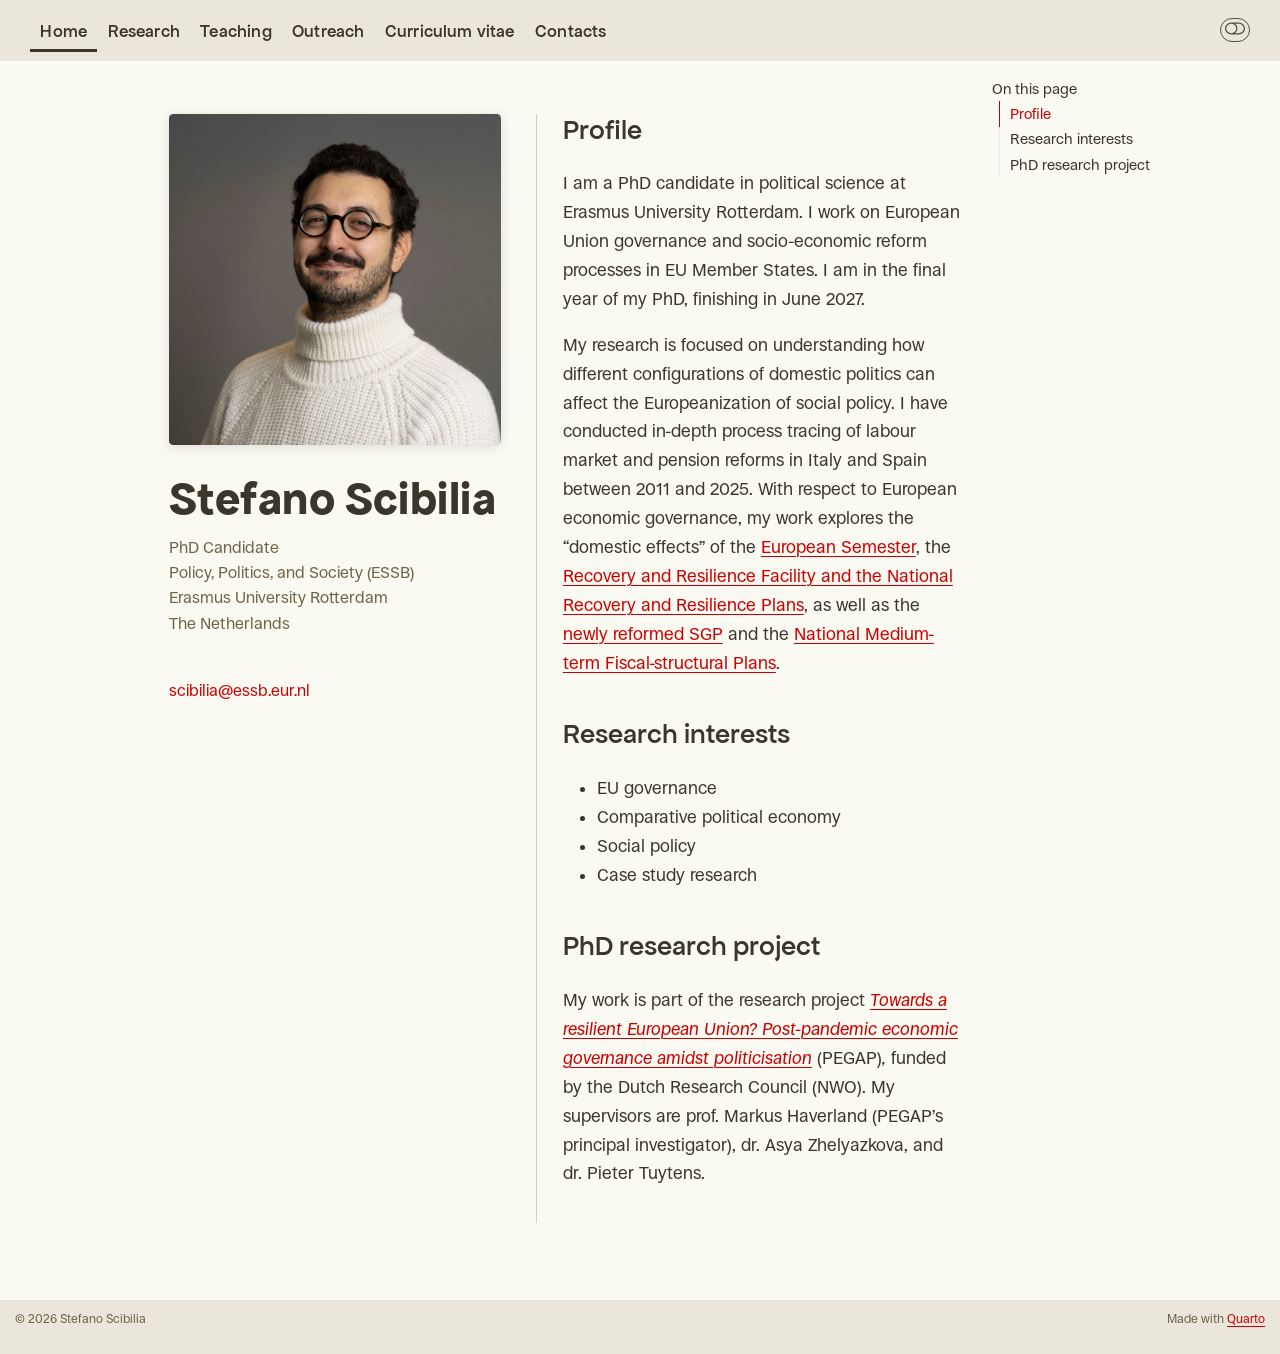
==== commit c14bd7b6: "Built site for gh-pages" ====
--- a/index.html
+++ b/index.html
@@ -40,9 +40,9 @@
 <link href="site_libs/quarto-html/quarto-syntax-highlighting-15634bcf2e68342d4ad2dfa704d543f6.css" rel="stylesheet" class="quarto-color-scheme-extra" id="quarto-text-highlighting-styles">
 <script src="site_libs/bootstrap/bootstrap.min.js"></script>
 <link href="site_libs/bootstrap/bootstrap-icons.css" rel="stylesheet">
-<link href="site_libs/bootstrap/bootstrap-23489248cc23aa8530eaf4a84b7a7dab.min.css" rel="stylesheet" append-hash="true" class="quarto-color-scheme" id="quarto-bootstrap" data-mode="light">
-<link href="site_libs/bootstrap/bootstrap-dark-2bf92243acf34c9036d9ae8392ec921e.min.css" rel="stylesheet" append-hash="true" class="quarto-color-scheme quarto-color-alternate" id="quarto-bootstrap" data-mode="dark">
-<link href="site_libs/bootstrap/bootstrap-23489248cc23aa8530eaf4a84b7a7dab.min.css" rel="stylesheet" append-hash="true" class="quarto-color-scheme-extra" id="quarto-bootstrap" data-mode="light">
+<link href="site_libs/bootstrap/bootstrap-6a9bceef65059f2071cc7f90969bd2d0.min.css" rel="stylesheet" append-hash="true" class="quarto-color-scheme" id="quarto-bootstrap" data-mode="light">
+<link href="site_libs/bootstrap/bootstrap-dark-1f888ed9a4f2efd7379bc02c877e962a.min.css" rel="stylesheet" append-hash="true" class="quarto-color-scheme quarto-color-alternate" id="quarto-bootstrap" data-mode="dark">
+<link href="site_libs/bootstrap/bootstrap-6a9bceef65059f2071cc7f90969bd2d0.min.css" rel="stylesheet" append-hash="true" class="quarto-color-scheme-extra" id="quarto-bootstrap" data-mode="light">
 <script id="quarto-search-options" type="application/json">{
   "language": {
     "search-no-results-text": "No results",
@@ -60,6 +60,7 @@
 }</script>
 <style>html{ scroll-behavior: smooth; }</style>
 <meta name="description" content="PhD candidate in political science at Erasmus University Rotterdam, working on European Union governance and socio-economic reform in EU Member States.">
+<link rel="preload" href="site_libs/bootstrap/fonts/apfel-grotezk-700-latin.woff2" as="font" type="font/woff2" crossorigin="">
 <script type="application/ld+json">
 {
   "@context": "https://schema.org",
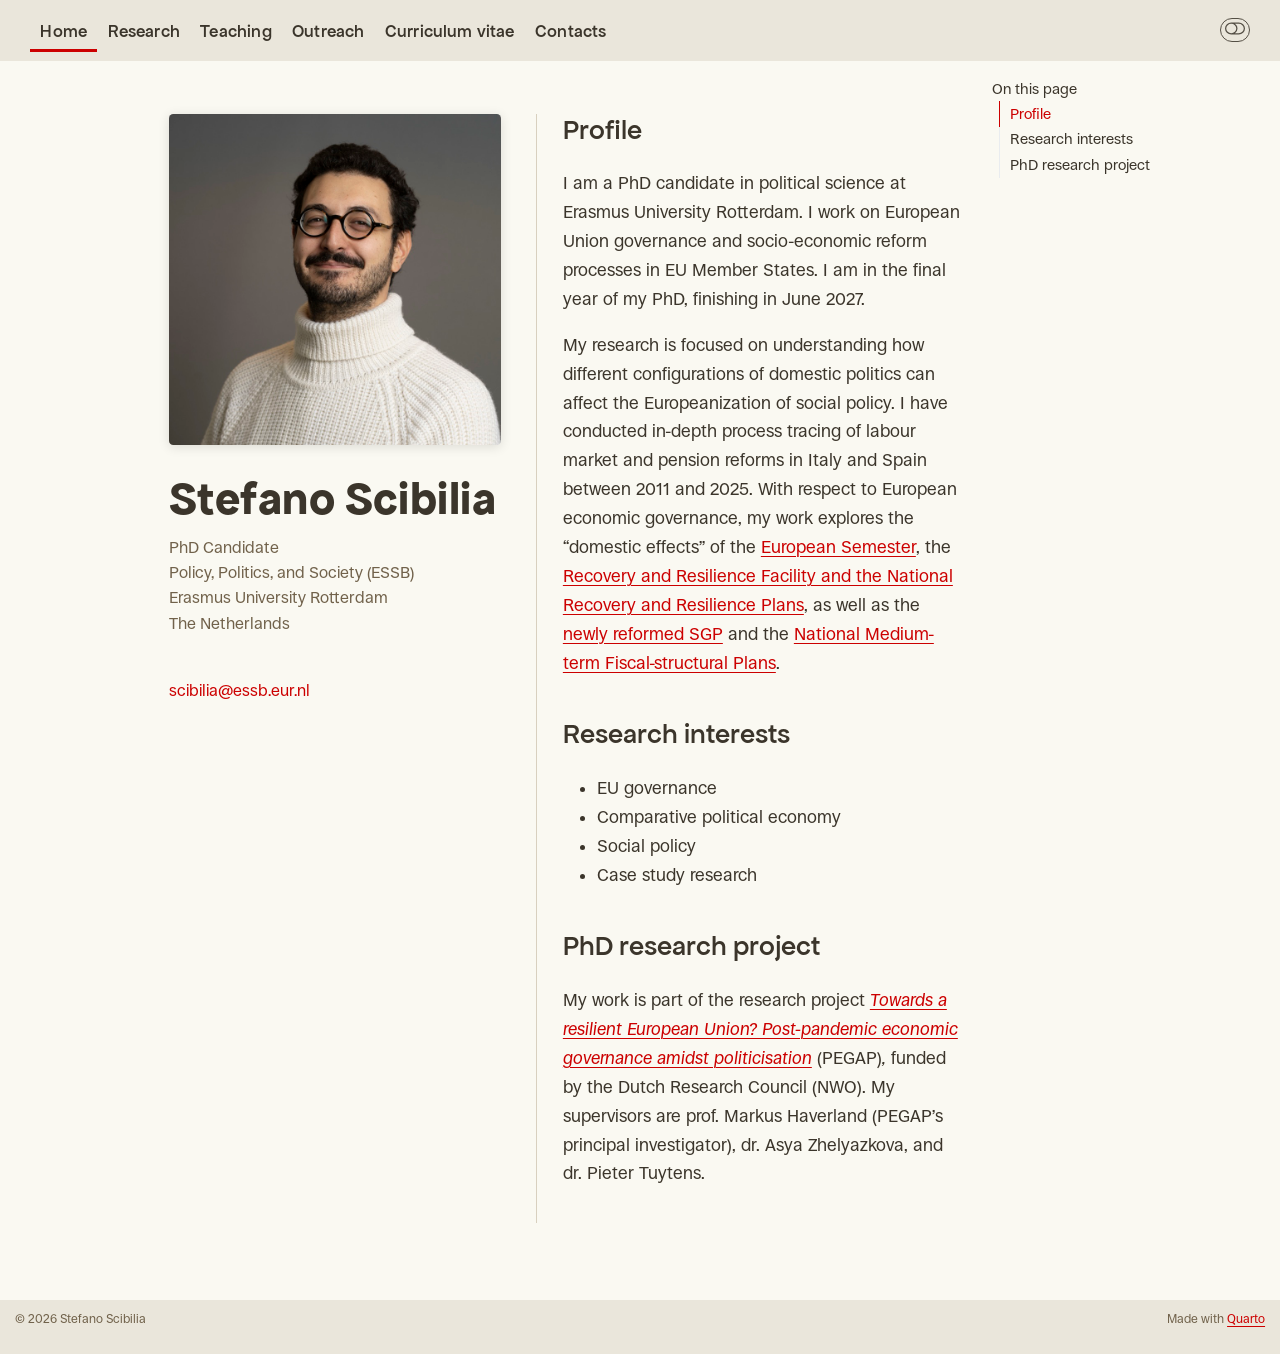
==== commit 77f95875: "Built site for gh-pages" ====
--- a/index.html
+++ b/index.html
@@ -40,9 +40,9 @@
 <link href="site_libs/quarto-html/quarto-syntax-highlighting-15634bcf2e68342d4ad2dfa704d543f6.css" rel="stylesheet" class="quarto-color-scheme-extra" id="quarto-text-highlighting-styles">
 <script src="site_libs/bootstrap/bootstrap.min.js"></script>
 <link href="site_libs/bootstrap/bootstrap-icons.css" rel="stylesheet">
-<link href="site_libs/bootstrap/bootstrap-6a9bceef65059f2071cc7f90969bd2d0.min.css" rel="stylesheet" append-hash="true" class="quarto-color-scheme" id="quarto-bootstrap" data-mode="light">
-<link href="site_libs/bootstrap/bootstrap-dark-1f888ed9a4f2efd7379bc02c877e962a.min.css" rel="stylesheet" append-hash="true" class="quarto-color-scheme quarto-color-alternate" id="quarto-bootstrap" data-mode="dark">
-<link href="site_libs/bootstrap/bootstrap-6a9bceef65059f2071cc7f90969bd2d0.min.css" rel="stylesheet" append-hash="true" class="quarto-color-scheme-extra" id="quarto-bootstrap" data-mode="light">
+<link href="site_libs/bootstrap/bootstrap-edd6fa0b36b9993977f25817ae0b23cc.min.css" rel="stylesheet" append-hash="true" class="quarto-color-scheme" id="quarto-bootstrap" data-mode="light">
+<link href="site_libs/bootstrap/bootstrap-dark-ac14cbc8dfaf986cf51c70ff2fcb6c8e.min.css" rel="stylesheet" append-hash="true" class="quarto-color-scheme quarto-color-alternate" id="quarto-bootstrap" data-mode="dark">
+<link href="site_libs/bootstrap/bootstrap-edd6fa0b36b9993977f25817ae0b23cc.min.css" rel="stylesheet" append-hash="true" class="quarto-color-scheme-extra" id="quarto-bootstrap" data-mode="light">
 <script id="quarto-search-options" type="application/json">{
   "language": {
     "search-no-results-text": "No results",
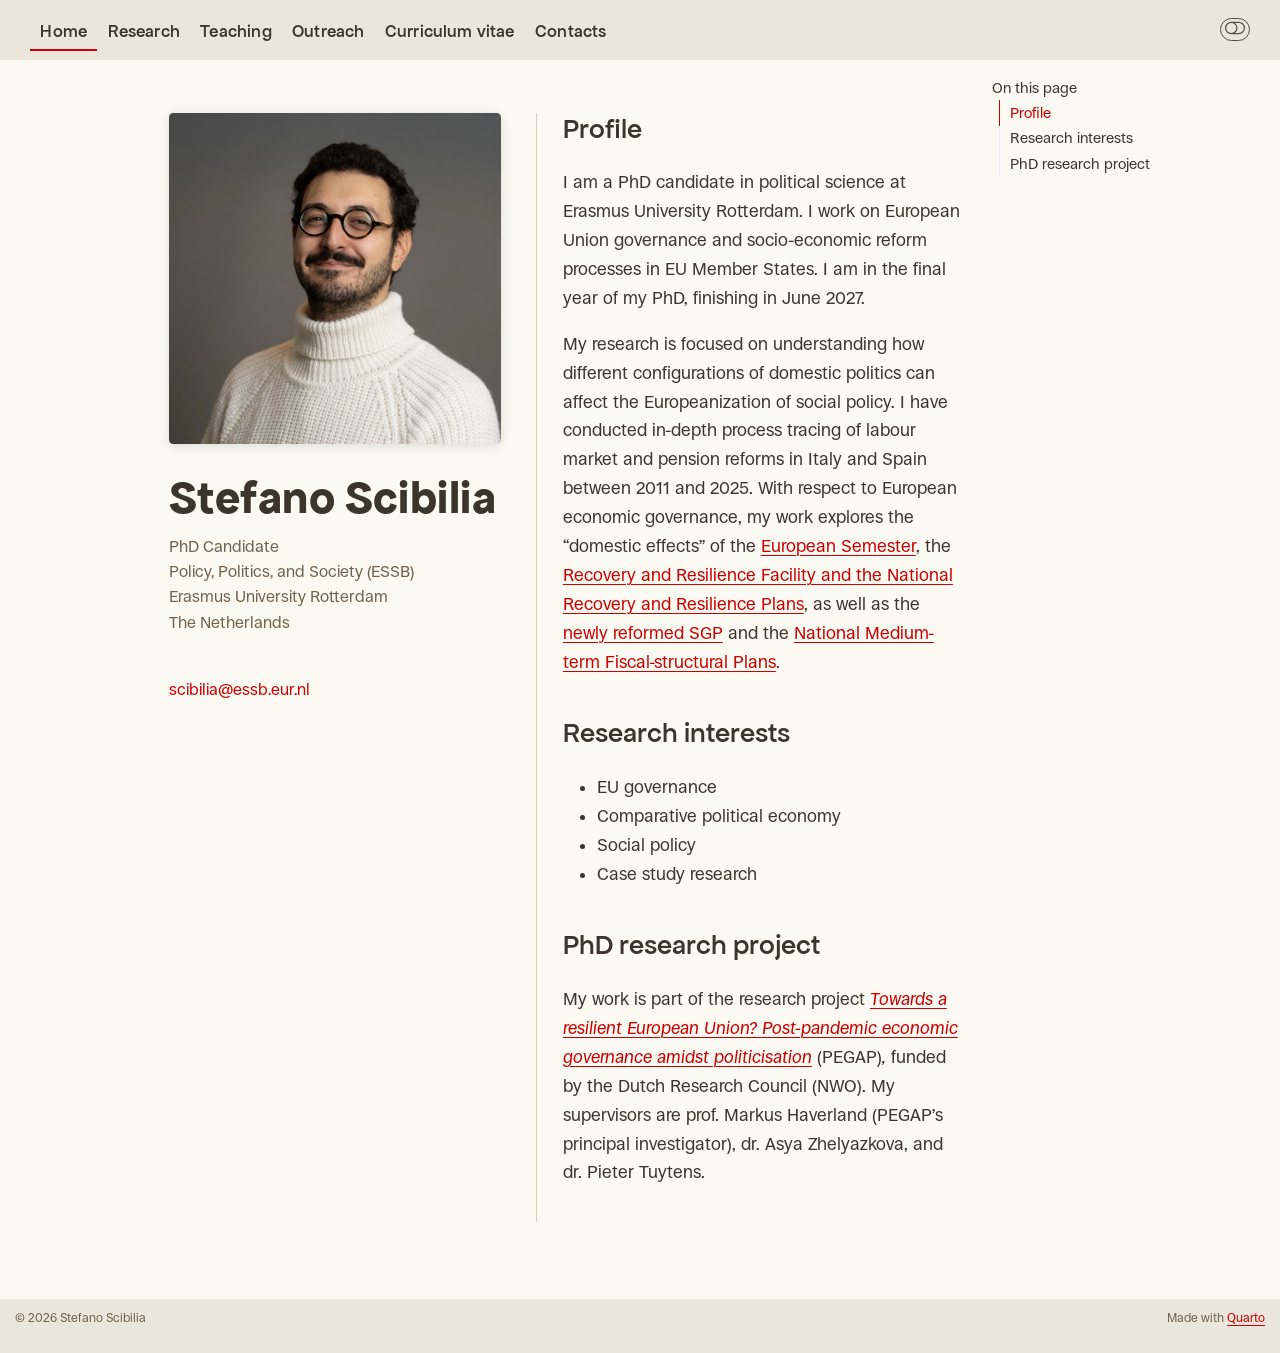
==== commit 6d882063: "Built site for gh-pages" ====
--- a/index.html
+++ b/index.html
@@ -40,9 +40,9 @@
 <link href="site_libs/quarto-html/quarto-syntax-highlighting-15634bcf2e68342d4ad2dfa704d543f6.css" rel="stylesheet" class="quarto-color-scheme-extra" id="quarto-text-highlighting-styles">
 <script src="site_libs/bootstrap/bootstrap.min.js"></script>
 <link href="site_libs/bootstrap/bootstrap-icons.css" rel="stylesheet">
-<link href="site_libs/bootstrap/bootstrap-edd6fa0b36b9993977f25817ae0b23cc.min.css" rel="stylesheet" append-hash="true" class="quarto-color-scheme" id="quarto-bootstrap" data-mode="light">
-<link href="site_libs/bootstrap/bootstrap-dark-ac14cbc8dfaf986cf51c70ff2fcb6c8e.min.css" rel="stylesheet" append-hash="true" class="quarto-color-scheme quarto-color-alternate" id="quarto-bootstrap" data-mode="dark">
-<link href="site_libs/bootstrap/bootstrap-edd6fa0b36b9993977f25817ae0b23cc.min.css" rel="stylesheet" append-hash="true" class="quarto-color-scheme-extra" id="quarto-bootstrap" data-mode="light">
+<link href="site_libs/bootstrap/bootstrap-48b4dab5f6d54190eb5fb450e0372bdc.min.css" rel="stylesheet" append-hash="true" class="quarto-color-scheme" id="quarto-bootstrap" data-mode="light">
+<link href="site_libs/bootstrap/bootstrap-dark-aa88f4f4242db12cbeef091202e0dd26.min.css" rel="stylesheet" append-hash="true" class="quarto-color-scheme quarto-color-alternate" id="quarto-bootstrap" data-mode="dark">
+<link href="site_libs/bootstrap/bootstrap-48b4dab5f6d54190eb5fb450e0372bdc.min.css" rel="stylesheet" append-hash="true" class="quarto-color-scheme-extra" id="quarto-bootstrap" data-mode="light">
 <script id="quarto-search-options" type="application/json">{
   "language": {
     "search-no-results-text": "No results",
